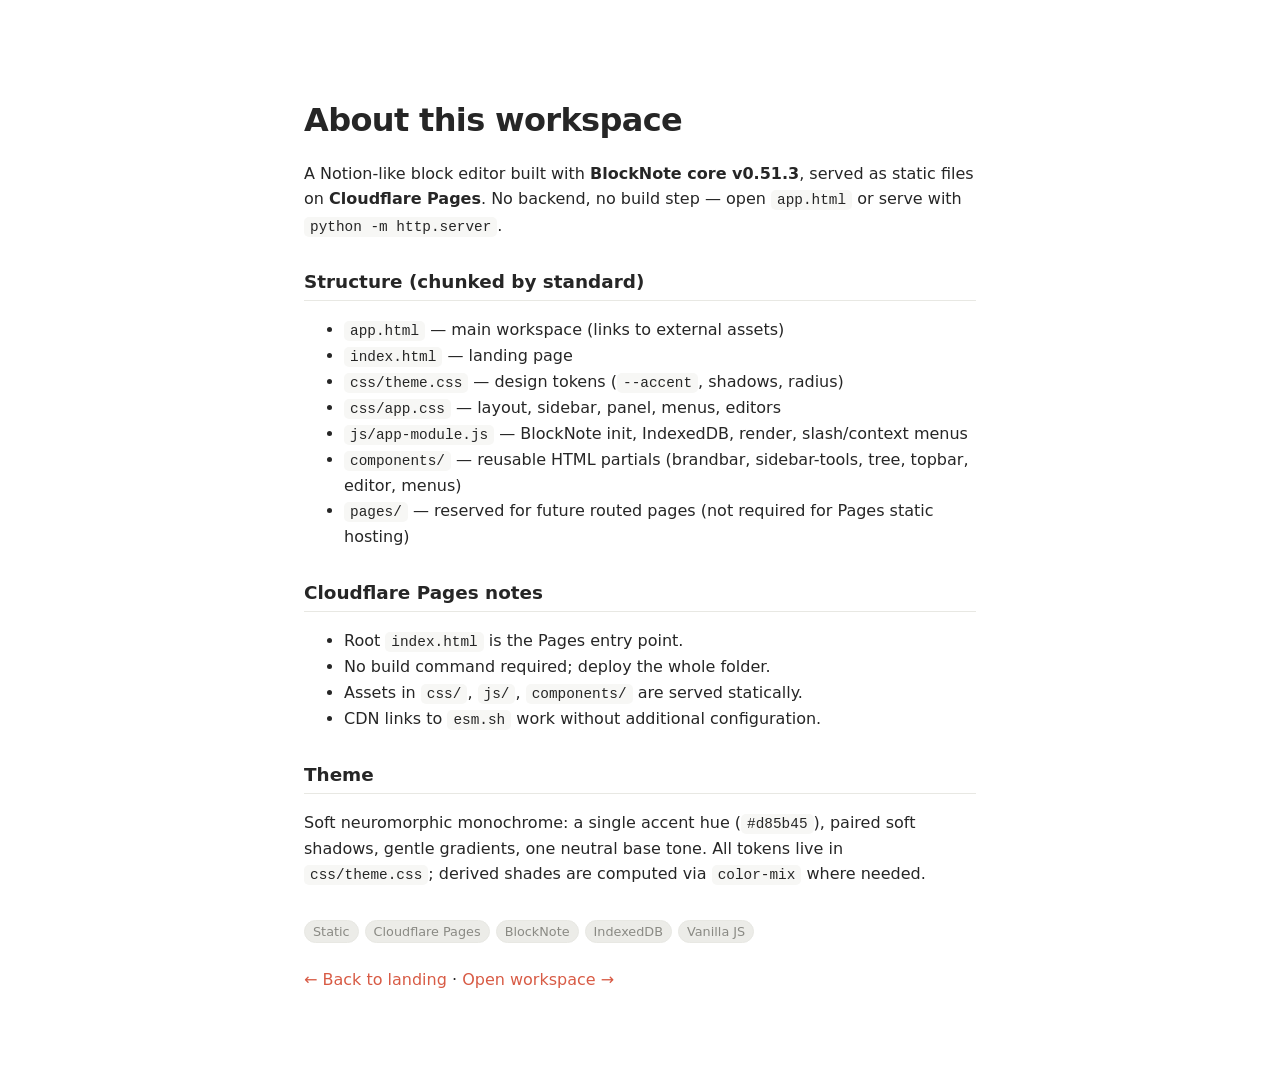
==== about.html @ b0328cb9 "Project chunked" ====
<!doctype html>
<html lang="en">
<head>
<meta charset="utf-8">
<meta name="viewport" content="width=device-width,initial-scale=1">
<title>About — Notion-like BlockNote Workspace</title>
<link rel="stylesheet" href="css/theme.css">
<link rel="stylesheet" href="https://esm.sh/@blocknote/core@0.51.3/style.css">
<link rel="stylesheet" href="https://esm.sh/@blocknote/core@0.51.3/fonts/inter.css">
<style>
  @import url('css/app.css');
  body { overflow:auto; background:var(--bg); }
  .about { max-width:720px; margin:0 auto; padding:80px 24px; }
  h1 { font-size:2rem; font-weight:700; letter-spacing:-.02em; }
  h2 { font-size:1.15rem; font-weight:600; margin-top:32px; border-bottom:1px solid var(--border); padding-bottom:8px; }
  p, ul { color:var(--text); line-height:1.6; }
  code { background:var(--sidebar); padding:2px 6px; border-radius:5px; font-family: ui-monospace, SFMono-Regular, Menlo, monospace; font-size:.9em; }
  a { color:var(--accent); text-decoration:none; }
  a:hover { text-decoration:underline; }
  .tag { display:inline-block; padding:3px 8px; border-radius:999px; background:var(--hover); border:1px solid var(--border); font-size:.8rem; color:var(--muted); margin-right:6px; }
</style>
</head>
<body>
<main class="about" role="main" aria-label="About">
  <h1>About this workspace</h1>
  <p>A Notion-like block editor built with <strong>BlockNote core v0.51.3</strong>, served as static files on <strong>Cloudflare Pages</strong>. No backend, no build step — open <code>app.html</code> or serve with <code>python -m http.server</code>.</p>

  <h2>Structure (chunked by standard)</h2>
  <ul>
    <li><code>app.html</code> — main workspace (links to external assets)</li>
    <li><code>index.html</code> — landing page</li>
    <li><code>css/theme.css</code> — design tokens (<code>--accent</code>, shadows, radius)</li>
    <li><code>css/app.css</code> — layout, sidebar, panel, menus, editors</li>
    <li><code>js/app-module.js</code> — BlockNote init, IndexedDB, render, slash/context menus</li>
    <li><code>components/</code> — reusable HTML partials (brandbar, sidebar-tools, tree, topbar, editor, menus)</li>
    <li><code>pages/</code> — reserved for future routed pages (not required for Pages static hosting)</li>
  </ul>

  <h2>Cloudflare Pages notes</h2>
  <ul>
    <li>Root <code>index.html</code> is the Pages entry point.</li>
    <li>No build command required; deploy the whole folder.</li>
    <li>Assets in <code>css/</code>, <code>js/</code>, <code>components/</code> are served statically.</li>
    <li>CDN links to <code>esm.sh</code> work without additional configuration.</li>
  </ul>

  <h2>Theme</h2>
  <p>Soft neuromorphic monochrome: a single accent hue (<code>#d85b45</code>), paired soft shadows, gentle gradients, one neutral base tone. All tokens live in <code>css/theme.css</code>; derived shades are computed via <code>color-mix</code> where needed.</p>

  <div style="margin-top:32px;">
    <span class="tag">Static</span><span class="tag">Cloudflare Pages</span><span class="tag">BlockNote</span><span class="tag">IndexedDB</span><span class="tag">Vanilla JS</span>
  </div>
  <p style="margin-top:24px;"><a href="index.html">← Back to landing</a> · <a href="app.html">Open workspace →</a></p>
</main>
</body>
</html>
---- css/theme.css ----
:root {
  --bg: #ffffff;
  --sidebar: #f7f7f5;
  --panel: #ffffff;
  --border: #e8e8e3;
  --text: #262626;
  --muted: #8a8a84;
  --hover: #ecece8;
  --active: #e4e4de;
  --accent: #d85b45;
  --shadow: 0 12px 40px rgba(0,0,0,.06);
  --sidebar-width: 20%;
  --radius: 10px;
}

* { box-sizing: border-box; }
html, body { width:100%; height:100%; margin:0; }
body {
  font-family: Inter, ui-sans-serif, system-ui, -apple-system, BlinkMacSystemFont, "Segoe UI", sans-serif;
  color: var(--text);
  background: var(--bg);
  overflow:hidden;
}
button, input { font: inherit; }
button { border:0; background:none; }
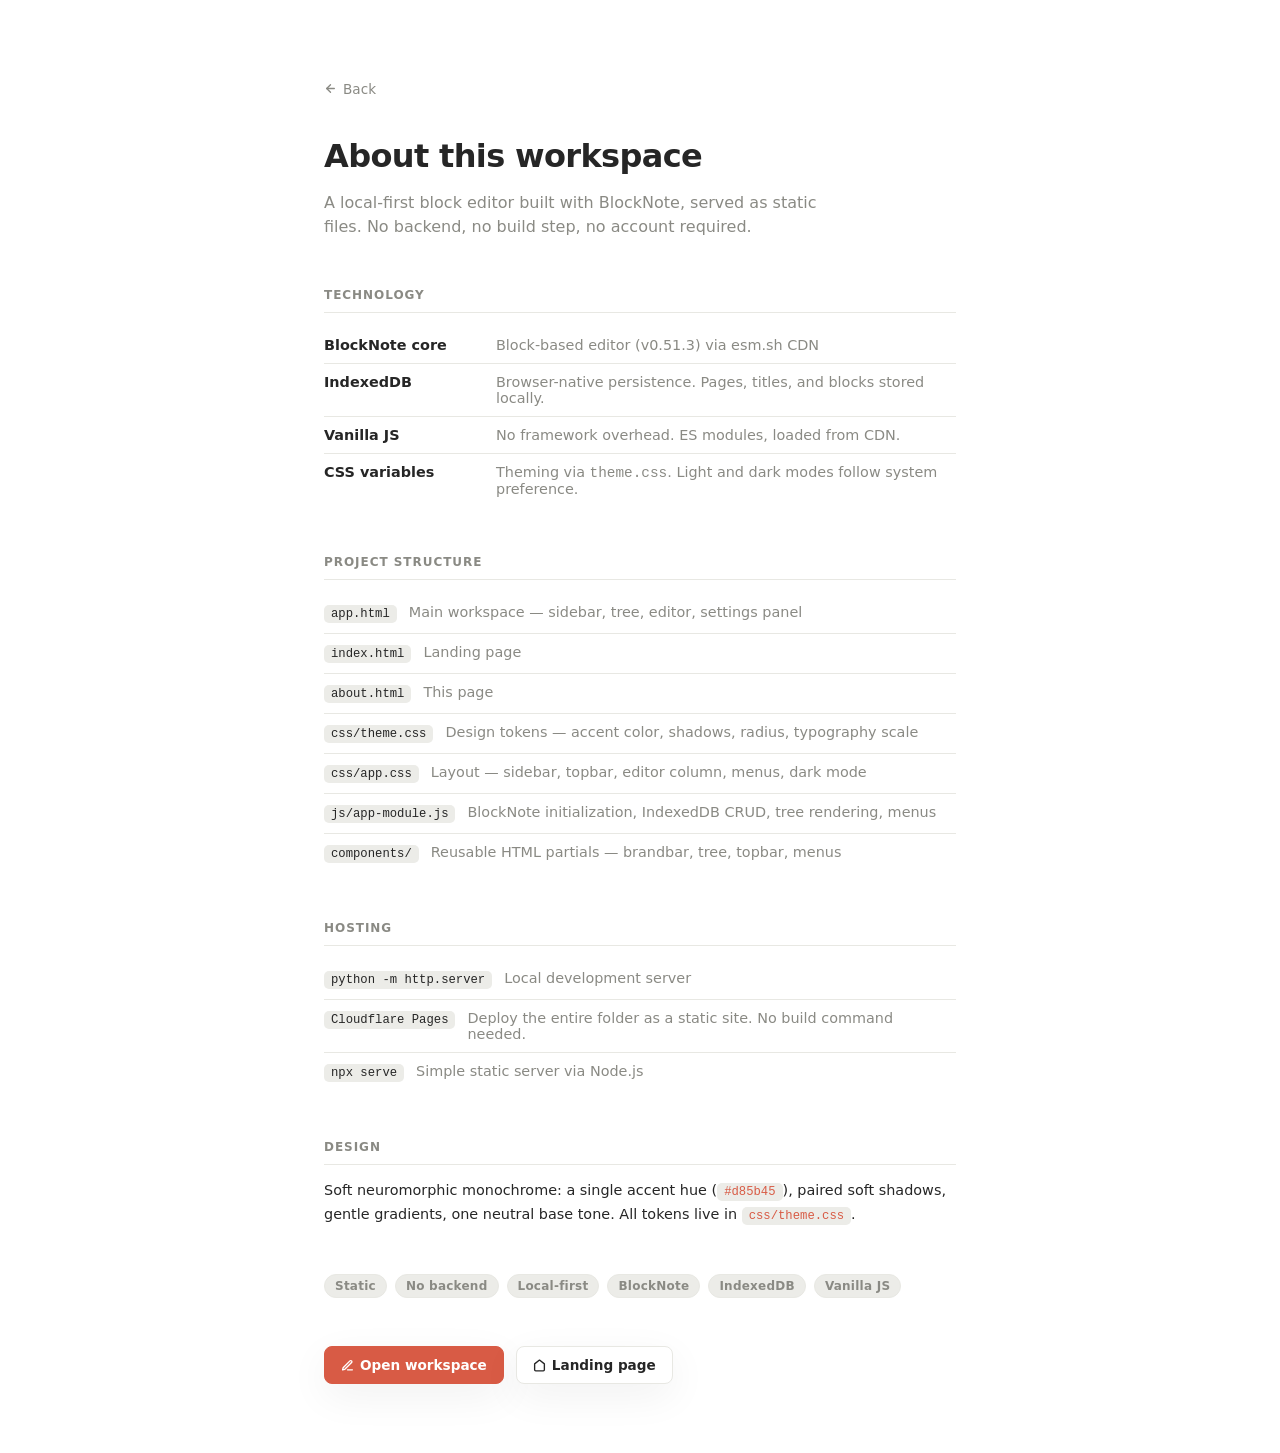
==== commit 1b3452e3: "Update page titles and enhance layout for NotionLess branding" ====
--- a/about.html
+++ b/about.html
@@ -3,54 +3,277 @@
 <head>
 <meta charset="utf-8">
 <meta name="viewport" content="width=device-width,initial-scale=1">
-<title>About — Notion-like BlockNote Workspace</title>
+<title>About — NotionLess</title>
 <link rel="stylesheet" href="css/theme.css">
 <link rel="stylesheet" href="https://esm.sh/@blocknote/core@0.51.3/style.css">
 <link rel="stylesheet" href="https://esm.sh/@blocknote/core@0.51.3/fonts/inter.css">
 <style>
   @import url('css/app.css');
   body { overflow:auto; background:var(--bg); }
-  .about { max-width:720px; margin:0 auto; padding:80px 24px; }
-  h1 { font-size:2rem; font-weight:700; letter-spacing:-.02em; }
-  h2 { font-size:1.15rem; font-weight:600; margin-top:32px; border-bottom:1px solid var(--border); padding-bottom:8px; }
-  p, ul { color:var(--text); line-height:1.6; }
-  code { background:var(--sidebar); padding:2px 6px; border-radius:5px; font-family: ui-monospace, SFMono-Regular, Menlo, monospace; font-size:.9em; }
-  a { color:var(--accent); text-decoration:none; }
-  a:hover { text-decoration:underline; }
-  .tag { display:inline-block; padding:3px 8px; border-radius:999px; background:var(--hover); border:1px solid var(--border); font-size:.8rem; color:var(--muted); margin-right:6px; }
+
+  .about {
+    max-width:680px;
+    margin:0 auto;
+    padding:80px 24px;
+  }
+
+  .back-link {
+    display:inline-flex;
+    align-items:center;
+    gap:6px;
+    font-size:.85rem;
+    color:var(--muted);
+    text-decoration:none;
+    margin-bottom:40px;
+  }
+  .back-link:hover { color:var(--accent); }
+  .back-link svg { width:13px; height:13px; }
+
+  h1 {
+    font-size:2rem;
+    font-weight:700;
+    letter-spacing:-.02em;
+    margin:0 0 16px;
+    color:var(--text);
+  }
+  .subtitle {
+    font-size:1rem;
+    color:var(--muted);
+    line-height:1.55;
+    margin:0 0 48px;
+    max-width:520px;
+  }
+
+  h2 {
+    font-size:.75rem;
+    font-weight:700;
+    text-transform:uppercase;
+    letter-spacing:.08em;
+    color:var(--muted);
+    margin:0 0 14px;
+    padding-bottom:10px;
+    border-bottom:1px solid var(--border);
+  }
+
+  .stack {
+    margin-bottom:48px;
+  }
+  .stack ul {
+    list-style:none;
+    padding:0;
+    margin:0;
+  }
+  .stack li {
+    display:flex;
+    align-items:baseline;
+    gap:12px;
+    padding:10px 0;
+    border-bottom:1px solid var(--border);
+    font-size:.9rem;
+  }
+  .stack li:last-child { border-bottom:none; }
+  .stack .name {
+    font-weight:600;
+    color:var(--text);
+    min-width:160px;
+  }
+  .stack .desc {
+    color:var(--muted);
+  }
+
+  .structure {
+    margin-bottom:48px;
+  }
+  .structure ul {
+    list-style:none;
+    padding:0;
+    margin:0;
+  }
+  .structure li {
+    display:flex;
+    align-items:baseline;
+    gap:12px;
+    padding:10px 0;
+    border-bottom:1px solid var(--border);
+    font-size:.9rem;
+  }
+  .structure li:last-child { border-bottom:none; }
+  .structure code {
+    font-family: ui-monospace, SFMono-Regular, Menlo, monospace;
+    font-size:.85em;
+    background:var(--hover);
+    padding:2px 7px;
+    border-radius:5px;
+    color:var(--text);
+    white-space:nowrap;
+  }
+  .structure .desc {
+    color:var(--muted);
+  }
+
+  .hosting {
+    margin-bottom:48px;
+  }
+  .hosting ul {
+    list-style:none;
+    padding:0;
+    margin:0;
+  }
+  .hosting li {
+    display:flex;
+    align-items:baseline;
+    gap:12px;
+    padding:10px 0;
+    border-bottom:1px solid var(--border);
+    font-size:.9rem;
+  }
+  .hosting li:last-child { border-bottom:none; }
+  .hosting code {
+    font-family: ui-monospace, SFMono-Regular, Menlo, monospace;
+    font-size:.85em;
+    background:var(--hover);
+    padding:2px 7px;
+    border-radius:5px;
+    color:var(--text);
+    white-space:nowrap;
+  }
+  .hosting .desc {
+    color:var(--muted);
+  }
+
+  .theme-section {
+    margin-bottom:48px;
+  }
+  .theme-section p {
+    font-size:.9rem;
+    line-height:1.6;
+    color:var(--text);
+    margin:0;
+  }
+  .theme-section code {
+    font-family: ui-monospace, SFMono-Regular, Menlo, monospace;
+    font-size:.85em;
+    background:var(--hover);
+    padding:2px 7px;
+    border-radius:5px;
+    color:var(--accent);
+  }
+
+  .tags {
+    display:flex;
+    flex-wrap:wrap;
+    gap:8px;
+    margin-bottom:48px;
+  }
+  .tag {
+    padding:4px 10px;
+    border-radius:999px;
+    background:var(--hover);
+    border:1px solid var(--border);
+    font-size:.75rem;
+    color:var(--muted);
+    font-weight:600;
+    letter-spacing:.02em;
+  }
+
+  .nav-links {
+    display:flex;
+    gap:12px;
+    flex-wrap:wrap;
+  }
+  .nav-links a {
+    display:inline-flex;
+    align-items:center;
+    gap:6px;
+    padding:10px 16px;
+    border:1px solid var(--border);
+    border-radius:8px;
+    background:var(--panel);
+    box-shadow:var(--shadow);
+    text-decoration:none;
+    color:var(--text);
+    font-size:.85rem;
+    font-weight:600;
+    transition:transform .1s ease, box-shadow .1s ease;
+  }
+  .nav-links a:hover {
+    transform:translateY(-1px);
+    box-shadow:0 12px 36px rgba(0,0,0,.07);
+  }
+  .nav-links a.primary {
+    background:var(--accent);
+    color:#fff;
+    border-color:var(--accent);
+  }
+  .nav-links a svg { width:13px; height:13px; }
 </style>
 </head>
 <body>
 <main class="about" role="main" aria-label="About">
+  <a class="back-link" href="index.html">
+    <svg viewBox="0 0 24 24" fill="none" stroke="currentColor" stroke-width="2.5" stroke-linecap="round" stroke-linejoin="round"><path d="M19 12H5"/><path d="M12 19l-7-7 7-7"/></svg>
+    Back
+  </a>
+
   <h1>About this workspace</h1>
-  <p>A Notion-like block editor built with <strong>BlockNote core v0.51.3</strong>, served as static files on <strong>Cloudflare Pages</strong>. No backend, no build step — open <code>app.html</code> or serve with <code>python -m http.server</code>.</p>
-
-  <h2>Structure (chunked by standard)</h2>
-  <ul>
-    <li><code>app.html</code> — main workspace (links to external assets)</li>
-    <li><code>index.html</code> — landing page</li>
-    <li><code>css/theme.css</code> — design tokens (<code>--accent</code>, shadows, radius)</li>
-    <li><code>css/app.css</code> — layout, sidebar, panel, menus, editors</li>
-    <li><code>js/app-module.js</code> — BlockNote init, IndexedDB, render, slash/context menus</li>
-    <li><code>components/</code> — reusable HTML partials (brandbar, sidebar-tools, tree, topbar, editor, menus)</li>
-    <li><code>pages/</code> — reserved for future routed pages (not required for Pages static hosting)</li>
-  </ul>
-
-  <h2>Cloudflare Pages notes</h2>
-  <ul>
-    <li>Root <code>index.html</code> is the Pages entry point.</li>
-    <li>No build command required; deploy the whole folder.</li>
-    <li>Assets in <code>css/</code>, <code>js/</code>, <code>components/</code> are served statically.</li>
-    <li>CDN links to <code>esm.sh</code> work without additional configuration.</li>
-  </ul>
-
-  <h2>Theme</h2>
-  <p>Soft neuromorphic monochrome: a single accent hue (<code>#d85b45</code>), paired soft shadows, gentle gradients, one neutral base tone. All tokens live in <code>css/theme.css</code>; derived shades are computed via <code>color-mix</code> where needed.</p>
-
-  <div style="margin-top:32px;">
-    <span class="tag">Static</span><span class="tag">Cloudflare Pages</span><span class="tag">BlockNote</span><span class="tag">IndexedDB</span><span class="tag">Vanilla JS</span>
-  </div>
-  <p style="margin-top:24px;"><a href="index.html">← Back to landing</a> · <a href="app.html">Open workspace →</a></p>
+  <p class="subtitle">A local-first block editor built with BlockNote, served as static files. No backend, no build step, no account required.</p>
+
+  <div class="stack">
+    <h2>Technology</h2>
+    <ul>
+      <li><span class="name">BlockNote core</span><span class="desc">Block-based editor (v0.51.3) via esm.sh CDN</span></li>
+      <li><span class="name">IndexedDB</span><span class="desc">Browser-native persistence. Pages, titles, and blocks stored locally.</span></li>
+      <li><span class="name">Vanilla JS</span><span class="desc">No framework overhead. ES modules, loaded from CDN.</span></li>
+      <li><span class="name">CSS variables</span><span class="desc">Theming via <code>theme.css</code>. Light and dark modes follow system preference.</span></li>
+    </ul>
+  </div>
+
+  <div class="structure">
+    <h2>Project structure</h2>
+    <ul>
+      <li><code>app.html</code><span class="desc">Main workspace — sidebar, tree, editor, settings panel</span></li>
+      <li><code>index.html</code><span class="desc">Landing page</span></li>
+      <li><code>about.html</code><span class="desc">This page</span></li>
+      <li><code>css/theme.css</code><span class="desc">Design tokens — accent color, shadows, radius, typography scale</span></li>
+      <li><code>css/app.css</code><span class="desc">Layout — sidebar, topbar, editor column, menus, dark mode</span></li>
+      <li><code>js/app-module.js</code><span class="desc">BlockNote initialization, IndexedDB CRUD, tree rendering, menus</span></li>
+      <li><code>components/</code><span class="desc">Reusable HTML partials — brandbar, tree, topbar, menus</span></li>
+    </ul>
+  </div>
+
+  <div class="hosting">
+    <h2>Hosting</h2>
+    <ul>
+      <li><code>python -m http.server</code><span class="desc">Local development server</span></li>
+      <li><code>Cloudflare Pages</code><span class="desc">Deploy the entire folder as a static site. No build command needed.</span></li>
+      <li><code>npx serve</code><span class="desc">Simple static server via Node.js</span></li>
+    </ul>
+  </div>
+
+  <div class="theme-section">
+    <h2>Design</h2>
+    <p>Soft neuromorphic monochrome: a single accent hue (<code>#d85b45</code>), paired soft shadows, gentle gradients, one neutral base tone. All tokens live in <code>css/theme.css</code>.</p>
+  </div>
+
+  <div class="tags">
+    <span class="tag">Static</span>
+    <span class="tag">No backend</span>
+    <span class="tag">Local-first</span>
+    <span class="tag">BlockNote</span>
+    <span class="tag">IndexedDB</span>
+    <span class="tag">Vanilla JS</span>
+  </div>
+
+  <div class="nav-links">
+    <a href="app.html" class="primary">
+      <svg viewBox="0 0 24 24" fill="none" stroke="currentColor" stroke-width="2.5" stroke-linecap="round" stroke-linejoin="round"><path d="M12 20h9"/><path d="M16.5 3.5a2.121 2.121 0 0 1 3 3L7 19l-4 1 1-4L16.5 3.5z"/></svg>
+      Open workspace
+    </a>
+    <a href="index.html">
+      <svg viewBox="0 0 24 24" fill="none" stroke="currentColor" stroke-width="2.5" stroke-linecap="round" stroke-linejoin="round"><path d="M3 9l9-7 9 7v11a2 2 0 0 1-2 2H5a2 2 0 0 1-2-2z"/></svg>
+      Landing page
+    </a>
+  </div>
 </main>
 </body>
 </html>
